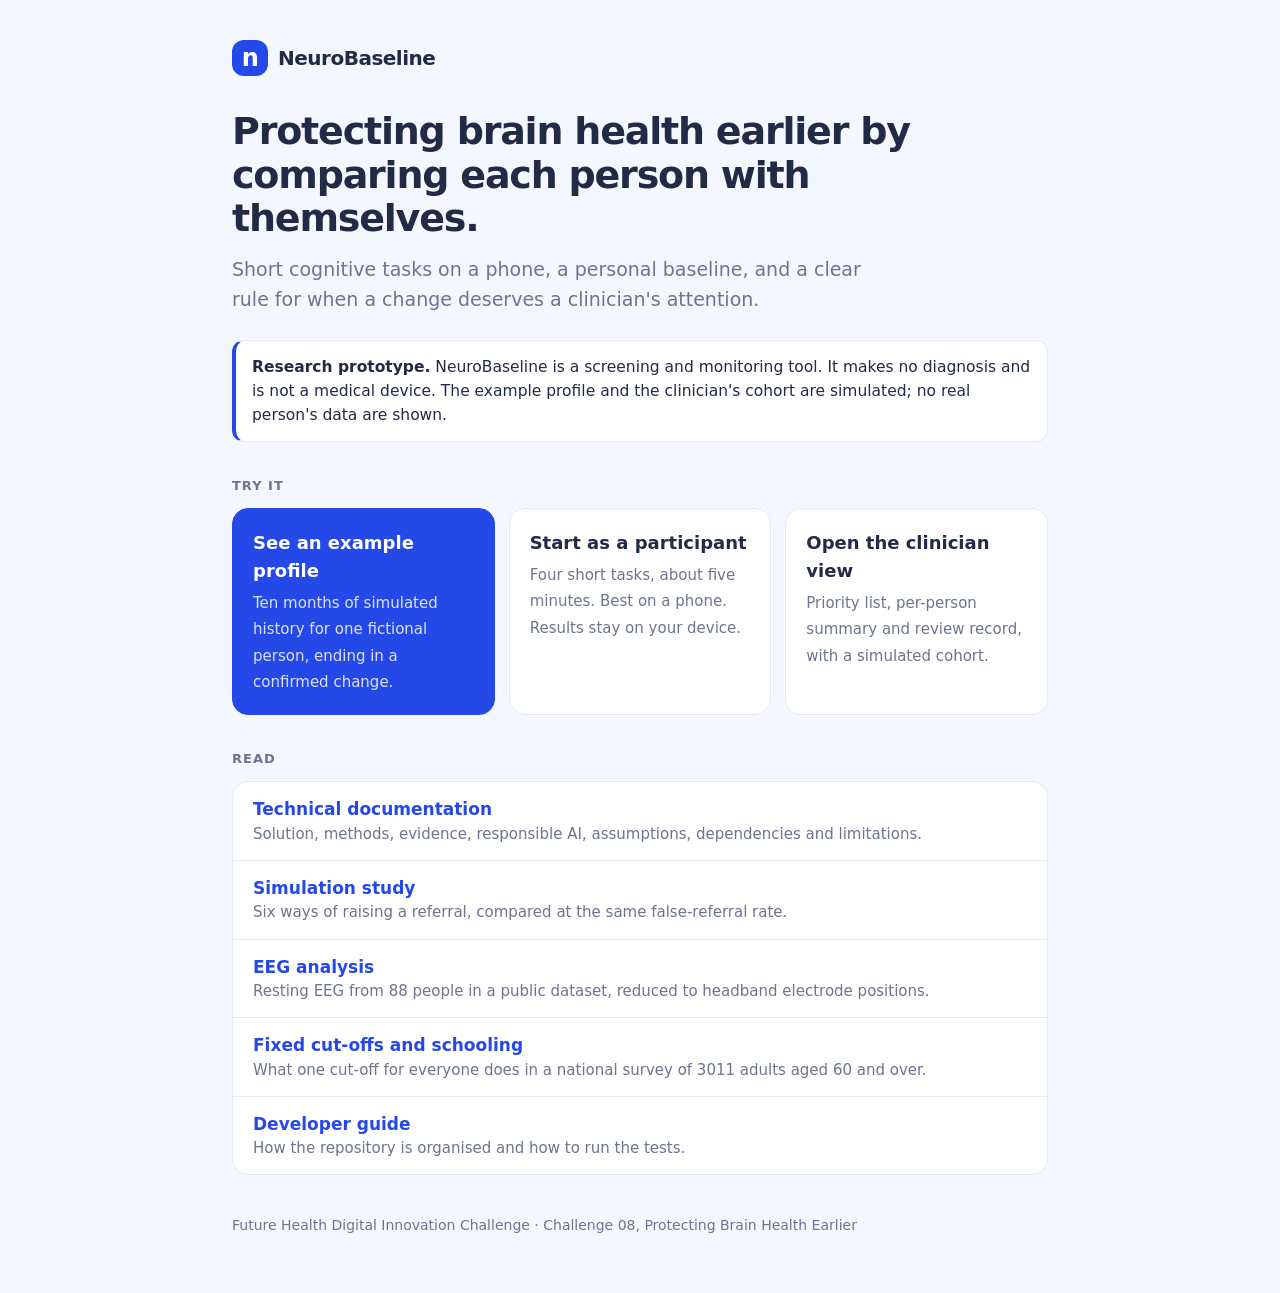
==== index.html @ 8225e775 "NeuroBaseline prototype" ====
<!doctype html>
<html lang="en">
<head>
<meta charset="utf-8">
<meta name="viewport" content="width=device-width, initial-scale=1">
<meta name="theme-color" content="#f5f7ff">
<meta name="robots" content="noindex">
<title>NeuroBaseline</title>
<style>
:root{--ink:#222b45;--mut:#6c7490;--line:#e5e9f6;--bg:#f5f7ff;--brand:#2449e8}
*{box-sizing:border-box}
html,body{margin:0}
body{font:17px/1.55 system-ui,-apple-system,"Segoe UI",Roboto,sans-serif;color:var(--ink);background:var(--bg)}
main{max-width:860px;margin:0 auto;padding:40px 22px 56px}
.brand{display:flex;align-items:center;gap:10px;font-size:20px;font-weight:650;letter-spacing:-.5px}
.mark{display:inline-flex;align-items:center;justify-content:center;width:36px;height:36px;border-radius:12px;background:var(--brand);color:#fff;font-size:24px;line-height:1}
h1{font-size:38px;line-height:1.15;letter-spacing:-1.2px;font-weight:600;margin:34px 0 14px;max-width:680px}
.lead{font-size:19px;color:var(--mut);max-width:640px;margin:0 0 26px}
.note{background:#fff;border:1px solid var(--line);border-left:4px solid var(--brand);border-radius:12px;padding:14px 16px;margin:0 0 30px;font-size:15.5px}
h2{font-size:13px;font-weight:600;letter-spacing:1px;text-transform:uppercase;color:var(--mut);margin:34px 0 12px}
.grid{display:grid;grid-template-columns:repeat(auto-fit,minmax(250px,1fr));gap:14px}
a.card{display:block;background:#fff;border:1px solid var(--line);border-radius:16px;padding:20px;color:inherit;text-decoration:none;transition:border-color .16s}
a.card:hover,a.card:focus-visible{border-color:var(--brand)}
a.card b{display:block;font-size:18px;margin-bottom:4px}
a.card span{color:var(--mut);font-size:15px}
a.card.primary{background:var(--brand);border-color:var(--brand);color:#fff}
a.card.primary span{color:#dbe2ff}
ul.docs{list-style:none;margin:0;padding:0;background:#fff;border:1px solid var(--line);border-radius:16px}
ul.docs li{padding:14px 20px;border-top:1px solid var(--line)}
ul.docs li:first-child{border-top:0}
ul.docs a{color:var(--brand);font-weight:600;text-decoration:none}
ul.docs a:hover{text-decoration:underline}
ul.docs span{display:block;color:var(--mut);font-size:15px}
footer{margin-top:40px;color:var(--mut);font-size:14px}
:focus-visible{outline:3px solid #5777f3;outline-offset:2px}
@media (max-width:560px){h1{font-size:30px}main{padding-top:28px}}
@media (prefers-reduced-motion:reduce){a.card{transition:none}}
</style>
</head>
<body>
<main>
  <div class="brand"><span class="mark" aria-hidden="true">n</span>NeuroBaseline</div>
  <h1>Protecting brain health earlier by comparing each person with themselves.</h1>
  <p class="lead">Short cognitive tasks on a phone, a personal baseline, and a clear rule for when a change deserves a clinician's attention.</p>
  <p class="note"><b>Research prototype.</b> NeuroBaseline is a screening and monitoring tool. It makes no diagnosis and is not a medical device. The example profile and the clinician's cohort are simulated; no real person's data are shown.</p>

  <h2>Try it</h2>
  <div class="grid">
    <a class="card primary" href="app/index.html?demo=1"><b>See an example profile</b><span>Ten months of simulated history for one fictional person, ending in a confirmed change.</span></a>
    <a class="card" href="app/index.html"><b>Start as a participant</b><span>Four short tasks, about five minutes. Best on a phone. Results stay on your device.</span></a>
    <a class="card" href="app/clinician.html"><b>Open the clinician view</b><span>Priority list, per-person summary and review record, with a simulated cohort.</span></a>
  </div>

  <h2>Read</h2>
  <ul class="docs">
    <li><a data-doc href="docs/TECHNICAL_DOCUMENTATION.md">Technical documentation</a><span>Solution, methods, evidence, responsible AI, assumptions, dependencies and limitations.</span></li>
    <li><a data-doc href="sim/REPORT.md">Simulation study</a><span>Six ways of raising a referral, compared at the same false-referral rate.</span></li>
    <li><a data-doc href="eeg/REPORT.md">EEG analysis</a><span>Resting EEG from 88 people in a public dataset, reduced to headband electrode positions.</span></li>
    <li><a data-doc href="nhanes/REPORT.md">Fixed cut-offs and schooling</a><span>What one cut-off for everyone does in a national survey of 3011 adults aged 60 and over.</span></li>
    <li><a data-doc href="README.md">Developer guide</a><span>How the repository is organised and how to run the tests.</span></li>
  </ul>

  <footer>Future Health Digital Innovation Challenge · Challenge 08, Protecting Brain Health Earlier</footer>
</main>
<script>
// On GitHub Pages, point the documents at the repository so that tables and diagrams are rendered.
(function () {
  var m = /^([^.]+)[.]github[.]io$/.exec(location.hostname), repo = location.pathname.split('/')[1];
  if (!m || !repo) return;
  var base = 'https://github.com/' + m[1] + '/' + repo + '/blob/main/';
  document.querySelectorAll('a[data-doc]').forEach(function (a) { a.href = base + a.getAttribute('href'); });
})();
</script>
</body>
</html>
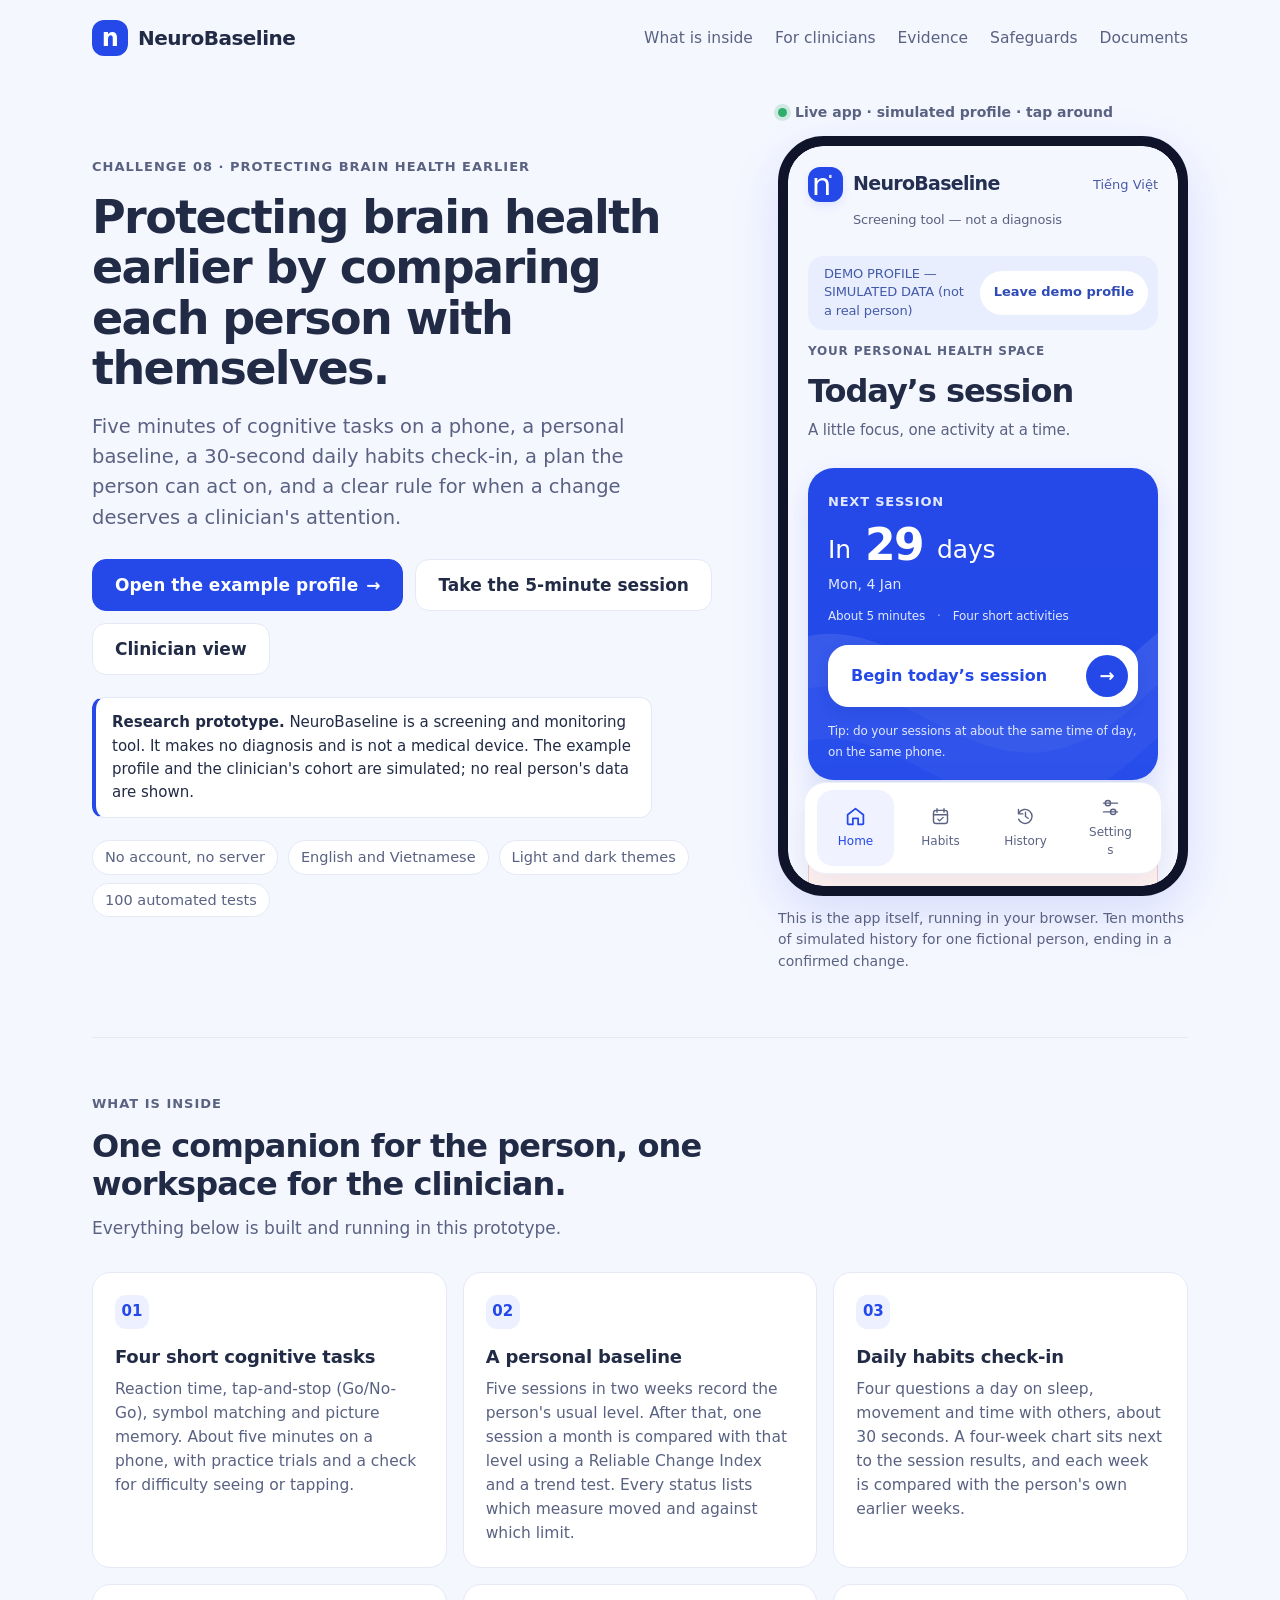
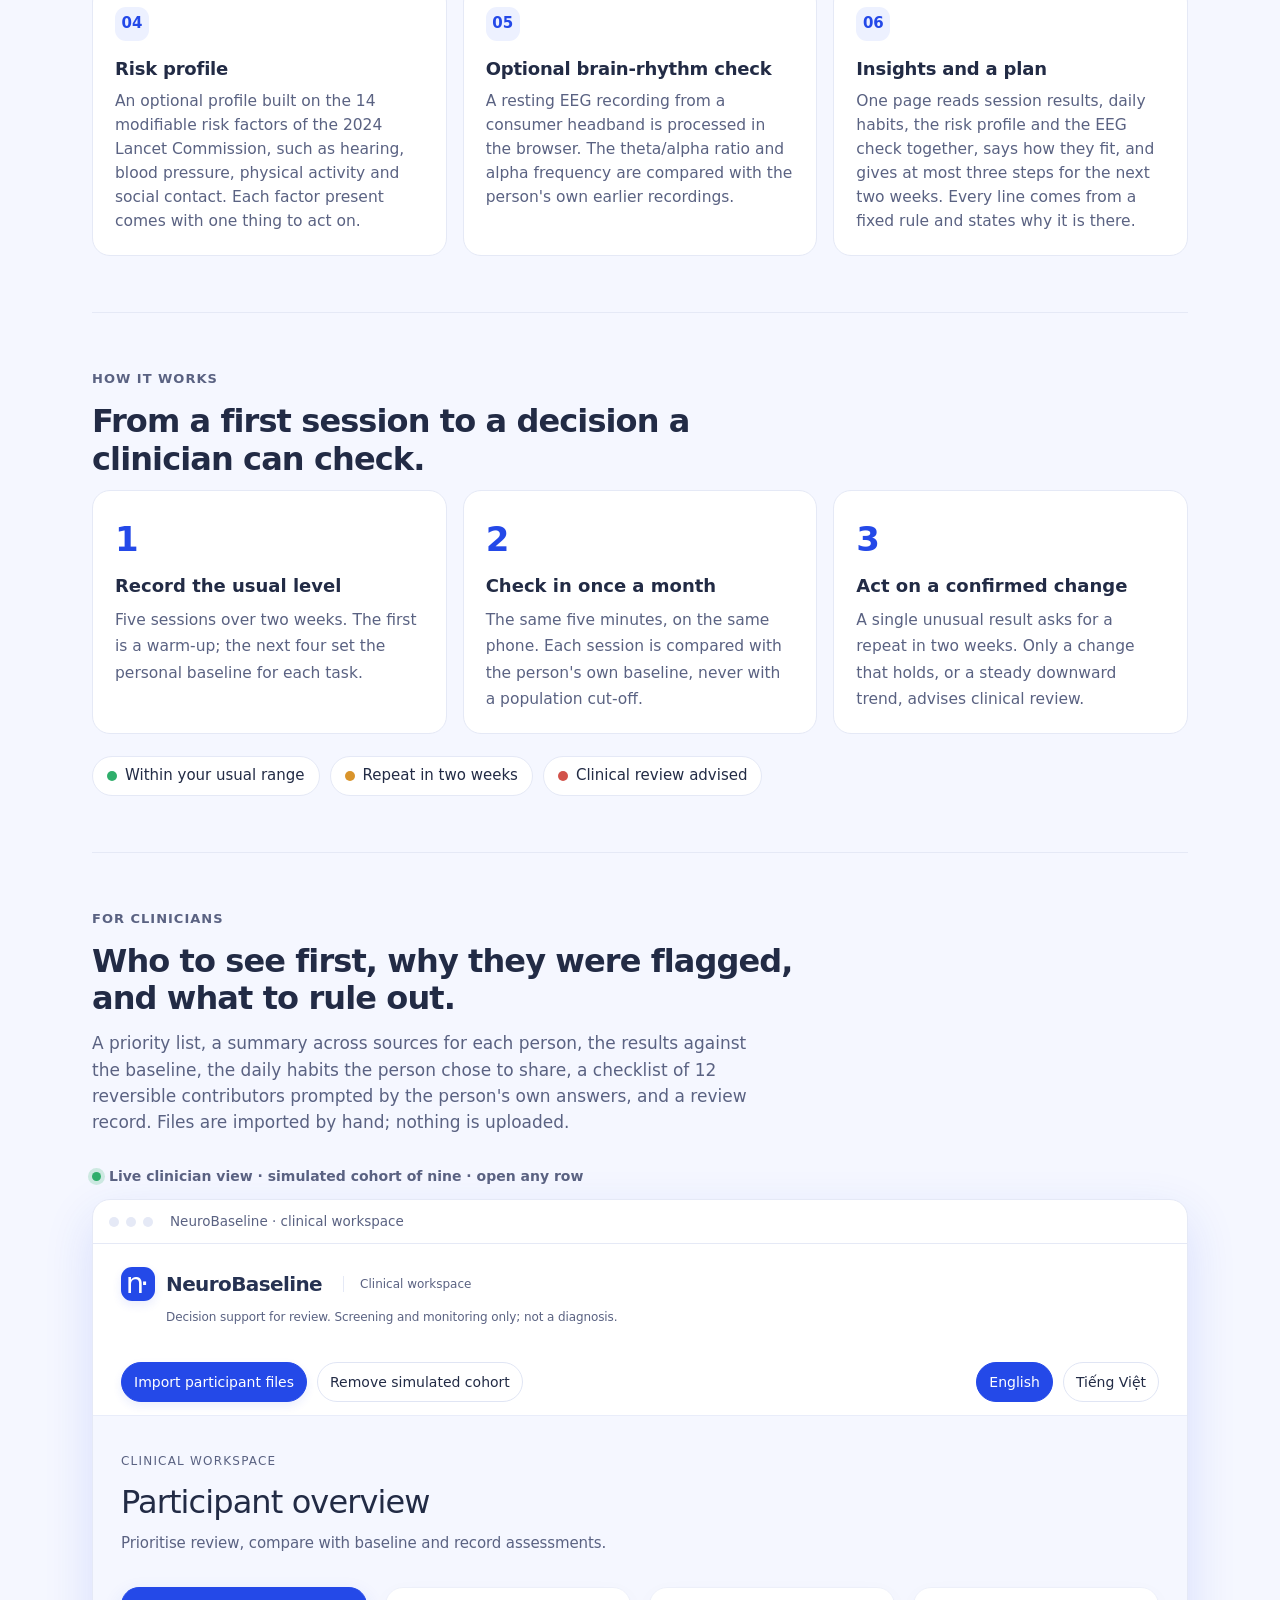
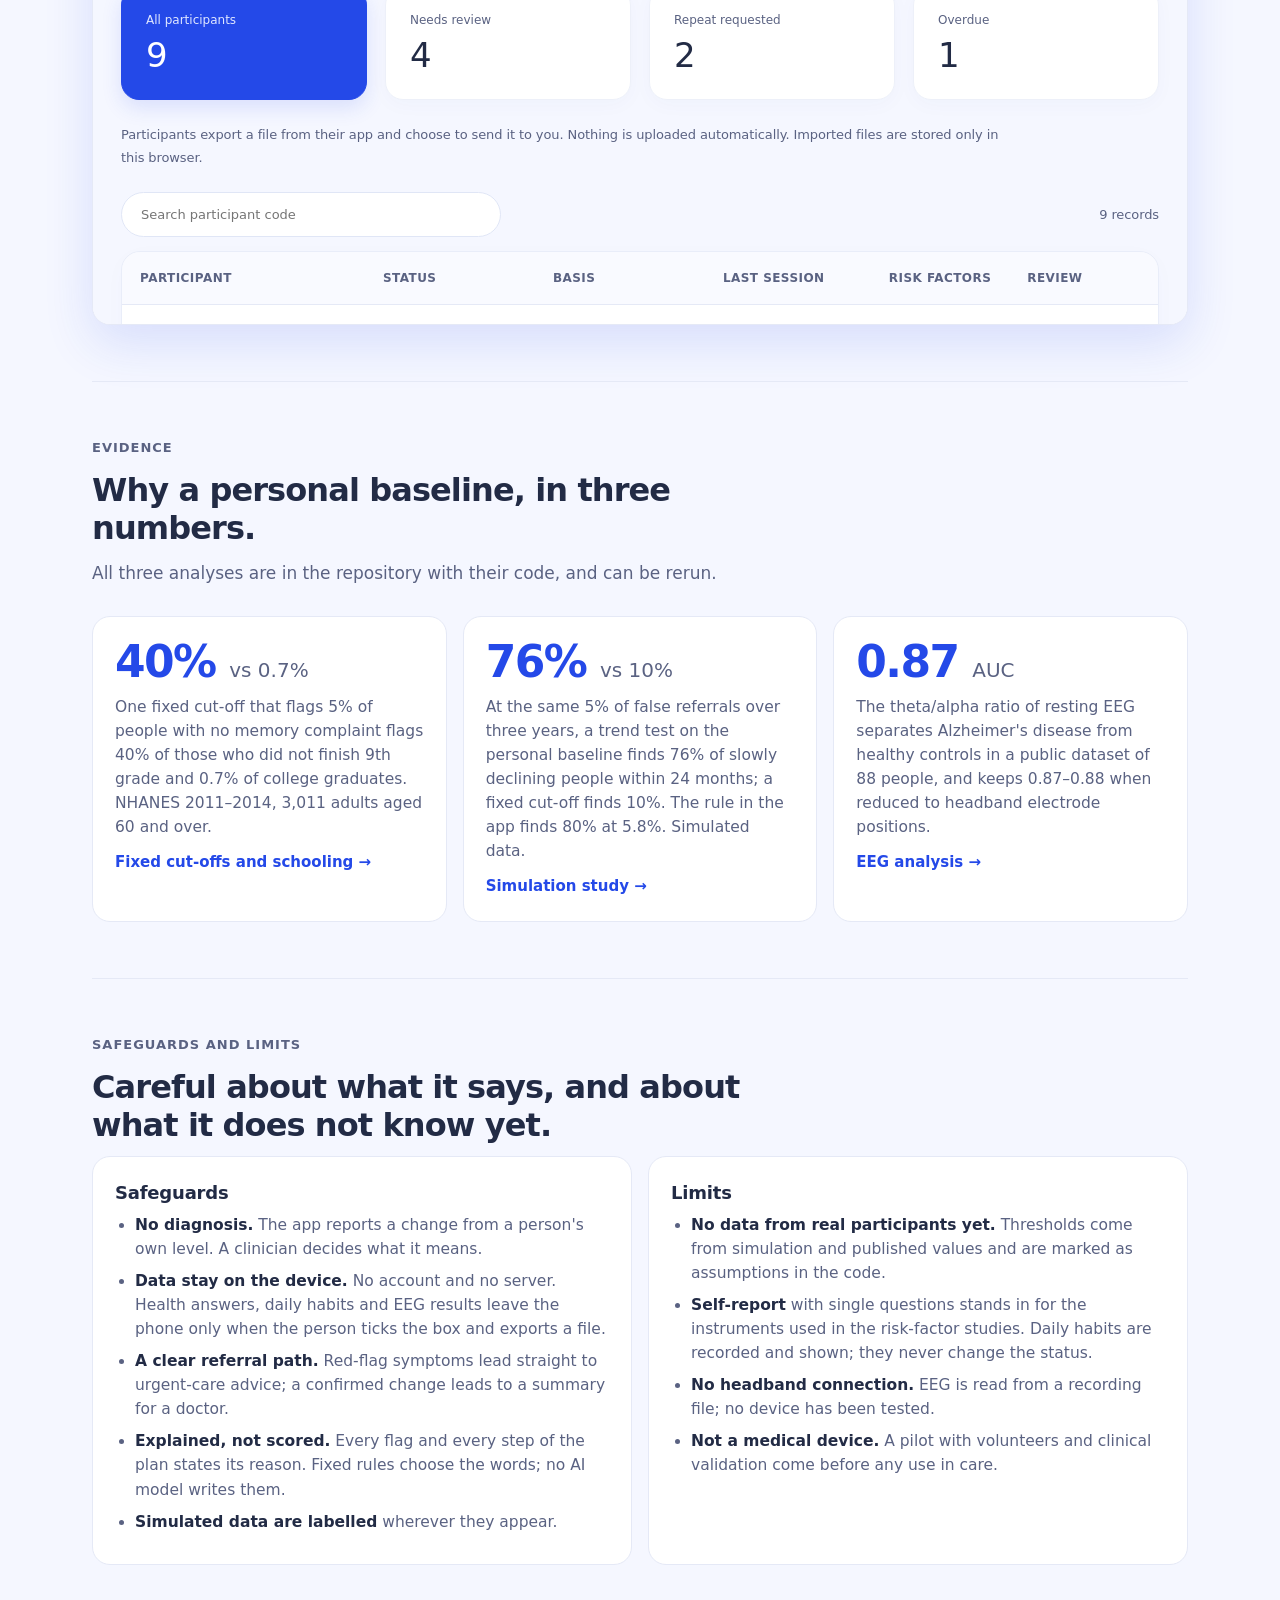
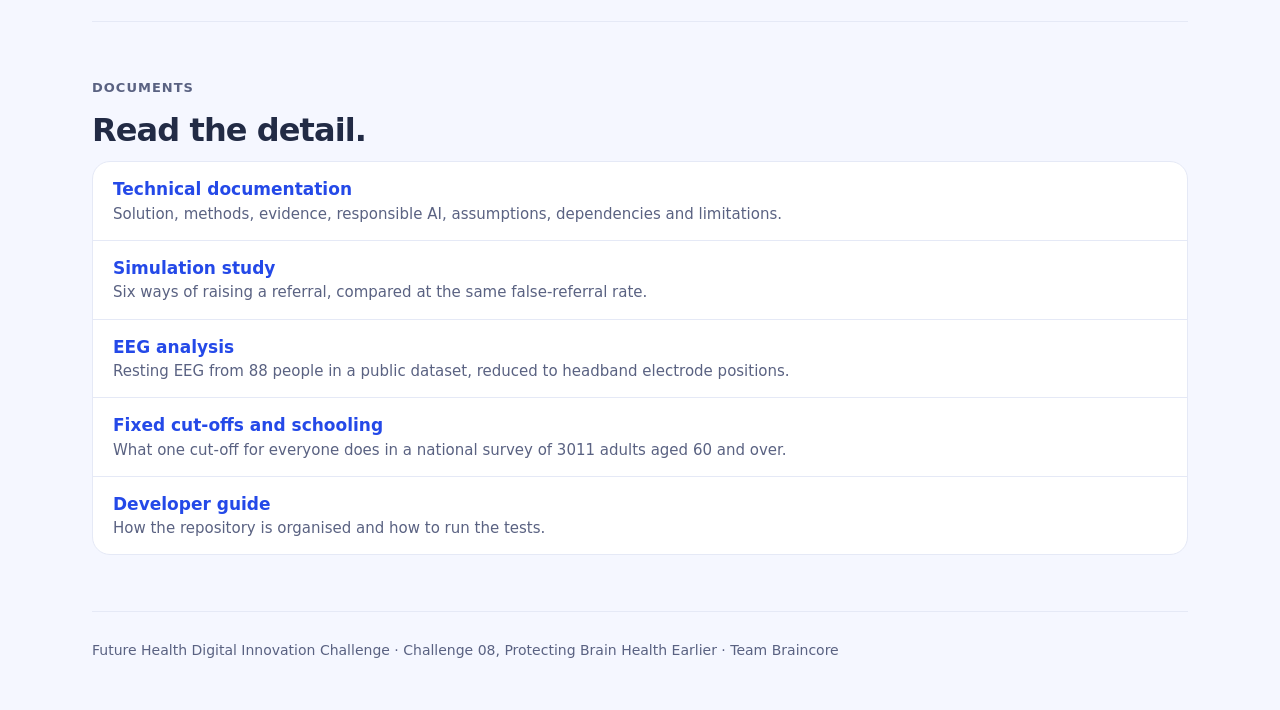
==== commit a8fa2f1a: "Daily habits check-in, insights and plan, new landing page; technical documentation 1.7" ====
--- a/index.html
+++ b/index.html
@@ -3,55 +3,281 @@
 <head>
 <meta charset="utf-8">
 <meta name="viewport" content="width=device-width, initial-scale=1">
-<meta name="theme-color" content="#f5f7ff">
+<meta name="theme-color" media="(prefers-color-scheme: light)" content="#f5f7ff">
+<meta name="theme-color" media="(prefers-color-scheme: dark)" content="#000000">
 <meta name="robots" content="noindex">
+<meta name="description" content="NeuroBaseline: five-minute cognitive sessions on a phone, a personal baseline, a 30-second daily habits check-in, a risk profile, an optional EEG check and a clinician workspace. Research prototype; makes no diagnosis.">
 <title>NeuroBaseline</title>
 <style>
-:root{--ink:#222b45;--mut:#6c7490;--line:#e5e9f6;--bg:#f5f7ff;--brand:#2449e8}
+:root{--ink:#222b45;--mut:#5a6282;--line:#e5e9f6;--bg:#f5f7ff;--card:#fff;--brand:#2449e8;--brand-ink:#2449e8;--soft:#edf1ff;--red:#ba4039;--red-soft:#fdf1f0;--green:#23804f;--yellow:#a66312;--frame:#10142a;--shadow:0 18px 50px #2449e824}
+@media (prefers-color-scheme:dark){:root{--ink:#fff;--mut:#dcdce1;--line:#2c2c2e;--bg:#000;--card:#1c1c1e;--brand-ink:#9db0ff;--soft:#1c2550;--red:#ff8f87;--red-soft:#2a1715;--green:#6fd39b;--yellow:#f0b660;--frame:#3a3a3c;--shadow:none}}
 *{box-sizing:border-box}
+html{scroll-behavior:smooth}
 html,body{margin:0}
 body{font:17px/1.55 system-ui,-apple-system,"Segoe UI",Roboto,sans-serif;color:var(--ink);background:var(--bg)}
-main{max-width:860px;margin:0 auto;padding:40px 22px 56px}
-.brand{display:flex;align-items:center;gap:10px;font-size:20px;font-weight:650;letter-spacing:-.5px}
+a{color:var(--brand-ink);text-underline-offset:4px}
+:focus-visible{outline:3px solid #5777f3;outline-offset:2px;border-radius:6px}
+.wrap{max-width:1140px;margin:0 auto;padding:0 22px}
+
+/* header */
+.site{display:flex;align-items:center;gap:18px;padding:20px 0}
+.brand{display:flex;align-items:center;gap:10px;font-size:20px;font-weight:650;letter-spacing:-.5px;color:var(--ink);text-decoration:none}
 .mark{display:inline-flex;align-items:center;justify-content:center;width:36px;height:36px;border-radius:12px;background:var(--brand);color:#fff;font-size:24px;line-height:1}
-h1{font-size:38px;line-height:1.15;letter-spacing:-1.2px;font-weight:600;margin:34px 0 14px;max-width:680px}
-.lead{font-size:19px;color:var(--mut);max-width:640px;margin:0 0 26px}
-.note{background:#fff;border:1px solid var(--line);border-left:4px solid var(--brand);border-radius:12px;padding:14px 16px;margin:0 0 30px;font-size:15.5px}
-h2{font-size:13px;font-weight:600;letter-spacing:1px;text-transform:uppercase;color:var(--mut);margin:34px 0 12px}
-.grid{display:grid;grid-template-columns:repeat(auto-fit,minmax(250px,1fr));gap:14px}
-a.card{display:block;background:#fff;border:1px solid var(--line);border-radius:16px;padding:20px;color:inherit;text-decoration:none;transition:border-color .16s}
-a.card:hover,a.card:focus-visible{border-color:var(--brand)}
-a.card b{display:block;font-size:18px;margin-bottom:4px}
-a.card span{color:var(--mut);font-size:15px}
-a.card.primary{background:var(--brand);border-color:var(--brand);color:#fff}
-a.card.primary span{color:#dbe2ff}
-ul.docs{list-style:none;margin:0;padding:0;background:#fff;border:1px solid var(--line);border-radius:16px}
+.site nav{display:flex;gap:22px;margin-left:auto;font-size:15.5px}
+.site nav a{color:var(--mut);text-decoration:none}
+.site nav a:hover{color:var(--ink)}
+
+/* hero */
+.hero{display:grid;grid-template-columns:minmax(0,1fr) 410px;gap:56px;align-items:center;padding:26px 0 64px}
+.eyebrow{font-size:13px;font-weight:600;letter-spacing:1px;text-transform:uppercase;color:var(--mut);margin:0 0 14px}
+h1{font-size:46px;line-height:1.1;letter-spacing:-1.6px;font-weight:600;margin:0 0 18px}
+.lead{font-size:19.5px;color:var(--mut);max-width:560px;margin:0 0 26px}
+.cta{display:flex;flex-wrap:wrap;gap:12px;margin:0 0 22px}
+.btn{display:inline-flex;align-items:center;gap:8px;min-height:52px;padding:12px 22px;border-radius:14px;border:1.5px solid var(--line);background:var(--card);color:var(--ink);font-weight:600;text-decoration:none;transition:border-color .16s}
+.btn:hover{border-color:var(--brand)}
+.btn.primary{background:var(--brand);border-color:var(--brand);color:#fff}
+.note{background:var(--card);border:1px solid var(--line);border-left:4px solid var(--brand);border-radius:12px;padding:13px 16px;font-size:15px;max-width:560px;margin:0}
+.facts{display:flex;flex-wrap:wrap;gap:8px 10px;list-style:none;margin:22px 0 0;padding:0;font-size:14.5px;color:var(--mut)}
+.facts li{border:1px solid var(--line);border-radius:99px;padding:5px 12px;background:var(--card)}
+
+/* live frames */
+.live-tag{display:flex;align-items:center;gap:8px;font-size:14px;font-weight:600;color:var(--mut);margin:0 0 12px}
+.live-tag i{width:9px;height:9px;border-radius:50%;background:#2fae6b;box-shadow:0 0 0 4px #2fae6b33}
+.phone{border:10px solid var(--frame);border-radius:46px;background:var(--frame);box-shadow:var(--shadow);overflow:hidden}
+.phone iframe{display:block;width:100%;height:740px;border:0;border-radius:36px;background:var(--bg)}
+.browser{border:1px solid var(--line);border-radius:18px;background:var(--card);box-shadow:var(--shadow);overflow:hidden}
+.browser .bar{display:flex;align-items:center;gap:7px;padding:11px 16px;border-bottom:1px solid var(--line);font-size:13.5px;color:var(--mut)}
+.browser .bar i{width:10px;height:10px;border-radius:50%;background:var(--line)}
+.browser .bar span{margin-left:10px}
+.browser iframe{display:block;width:100%;height:680px;border:0;background:var(--bg)}
+.cap{font-size:14px;color:var(--mut);margin:12px 0 0}
+
+/* static previews, shown where the live frames are not */
+.only-small{display:none}
+.shot{background:var(--card);border:1px solid var(--line);border-radius:20px;padding:20px}
+.shot .sim{display:inline-block;font-size:12px;font-weight:600;letter-spacing:.6px;text-transform:uppercase;color:var(--mut);border:1px solid var(--line);border-radius:99px;padding:3px 10px;margin:0 0 12px}
+.shot h3{display:flex;align-items:center;gap:10px;font-size:19px;margin:0 0 8px}
+.shot h3 b{display:inline-flex;align-items:center;justify-content:center;flex:none;width:28px;height:28px;border-radius:50%;border:2px solid var(--red);color:var(--red);font-size:16px}
+.shot p{margin:0 0 10px;font-size:15.5px}
+.shot ul{margin:0 0 12px;padding-left:20px;font-size:15px}
+.shot svg{display:block;width:100%;height:auto}
+.rows{list-style:none;margin:12px 0 0;padding:0;font-size:15px}
+.rows li{display:flex;justify-content:space-between;gap:12px;padding:10px 0;border-top:1px solid var(--line)}
+.rows li span{color:var(--mut);text-align:right}
+.nums{display:grid;grid-template-columns:repeat(4,1fr);gap:8px;text-align:center;font-size:12.5px;color:var(--mut)}
+.nums b{display:block;font-size:24px;color:var(--ink)}
+
+/* sections */
+section{padding:56px 0;border-top:1px solid var(--line)}
+h2{font-size:32px;line-height:1.18;letter-spacing:-.9px;font-weight:600;margin:0 0 12px;max-width:720px}
+.sub{color:var(--mut);max-width:680px;margin:0 0 30px}
+.grid{display:grid;grid-template-columns:repeat(3,1fr);gap:16px}
+.card{background:var(--card);border:1px solid var(--line);border-radius:18px;padding:22px}
+.card h3{font-size:18px;margin:0 0 6px;letter-spacing:-.2px}
+.card p{margin:0;color:var(--mut);font-size:15.5px}
+.card .n{display:inline-flex;align-items:center;justify-content:center;width:34px;height:34px;border-radius:11px;background:var(--soft);color:var(--brand-ink);font-weight:650;font-size:15px;margin:0 0 14px}
+.steps{counter-reset:s;display:grid;grid-template-columns:repeat(3,1fr);gap:16px;list-style:none;margin:0;padding:0}
+.steps li{counter-increment:s;background:var(--card);border:1px solid var(--line);border-radius:18px;padding:22px}
+.steps li::before{content:counter(s);display:block;font-size:34px;font-weight:600;letter-spacing:-1px;color:var(--brand-ink);margin:0 0 6px}
+.steps b{display:block;font-size:18px;margin:0 0 6px}
+.steps span{color:var(--mut);font-size:15.5px}
+.status{display:flex;flex-wrap:wrap;gap:10px;margin:22px 0 0;padding:0;list-style:none;font-size:15px}
+.status li{display:flex;align-items:center;gap:8px;background:var(--card);border:1px solid var(--line);border-radius:99px;padding:7px 14px}
+.status i{width:10px;height:10px;border-radius:50%}
+.stat b{display:block;font-size:44px;line-height:1.05;letter-spacing:-1.6px;font-weight:600;color:var(--brand-ink);margin:0 0 10px}
+.stat b small{font-size:20px;letter-spacing:0;color:var(--mut);font-weight:500}
+.stat a{display:inline-block;margin-top:12px;font-size:15px;font-weight:600;text-decoration:none}
+.stat a:hover{text-decoration:underline}
+.two{display:grid;grid-template-columns:1fr 1fr;gap:16px}
+.list{margin:0;padding-left:20px;color:var(--mut);font-size:15.5px}
+.list li{margin:0 0 8px}
+.list b{color:var(--ink)}
+ul.docs{list-style:none;margin:0;padding:0;background:var(--card);border:1px solid var(--line);border-radius:18px}
 ul.docs li{padding:14px 20px;border-top:1px solid var(--line)}
 ul.docs li:first-child{border-top:0}
-ul.docs a{color:var(--brand);font-weight:600;text-decoration:none}
+ul.docs a{font-weight:600;text-decoration:none}
 ul.docs a:hover{text-decoration:underline}
 ul.docs span{display:block;color:var(--mut);font-size:15px}
-footer{margin-top:40px;color:var(--mut);font-size:14px}
-:focus-visible{outline:3px solid #5777f3;outline-offset:2px}
-@media (max-width:560px){h1{font-size:30px}main{padding-top:28px}}
-@media (prefers-reduced-motion:reduce){a.card{transition:none}}
+footer{padding:28px 0 48px;border-top:1px solid var(--line);color:var(--mut);font-size:14px}
+
+@media (max-width:980px){
+  .hero{grid-template-columns:1fr;gap:34px;padding-bottom:48px}
+  .only-wide{display:none}
+  .only-small{display:block}
+  .grid,.steps{grid-template-columns:1fr 1fr}
+  h1{font-size:38px}
+}
+@media (max-width:640px){
+  .wrap{padding:0 18px}
+  .site nav{display:none}
+  h1{font-size:31px;letter-spacing:-1px}
+  h2{font-size:25px}
+  .lead{font-size:18px}
+  .grid,.steps,.two{grid-template-columns:1fr}
+  .btn{width:100%;justify-content:center}
+  section{padding:42px 0}
+}
+@media (prefers-reduced-motion:reduce){html{scroll-behavior:auto}.btn{transition:none}}
 </style>
 </head>
 <body>
+<div class="wrap">
+
+<header class="site">
+  <a class="brand" href="./"><span class="mark" aria-hidden="true">n</span>NeuroBaseline</a>
+  <nav aria-label="Sections">
+    <a href="#inside">What is inside</a>
+    <a href="#clinician">For clinicians</a>
+    <a href="#evidence">Evidence</a>
+    <a href="#safeguards">Safeguards</a>
+    <a href="#read">Documents</a>
+  </nav>
+</header>
+
 <main>
-  <div class="brand"><span class="mark" aria-hidden="true">n</span>NeuroBaseline</div>
-  <h1>Protecting brain health earlier by comparing each person with themselves.</h1>
-  <p class="lead">Short cognitive tasks on a phone, a personal baseline, and a clear rule for when a change deserves a clinician's attention.</p>
-  <p class="note"><b>Research prototype.</b> NeuroBaseline is a screening and monitoring tool. It makes no diagnosis and is not a medical device. The example profile and the clinician's cohort are simulated; no real person's data are shown.</p>
-
-  <h2>Try it</h2>
+<div class="hero">
+  <div>
+    <p class="eyebrow">Challenge 08 · Protecting Brain Health Earlier</p>
+    <h1>Protecting brain health earlier by comparing each person with themselves.</h1>
+    <p class="lead">Five minutes of cognitive tasks on a phone, a personal baseline, a 30-second daily habits check-in, a plan the person can act on, and a clear rule for when a change deserves a clinician's attention.</p>
+    <div class="cta">
+      <a class="btn primary" href="app/index.html?demo=1">Open the example profile <span aria-hidden="true">→</span></a>
+      <a class="btn" href="app/index.html">Take the 5-minute session</a>
+      <a class="btn" href="app/clinician.html?demo=1">Clinician view</a>
+    </div>
+    <p class="note"><b>Research prototype.</b> NeuroBaseline is a screening and monitoring tool. It makes no diagnosis and is not a medical device. The example profile and the clinician's cohort are simulated; no real person's data are shown.</p>
+    <ul class="facts" aria-label="At a glance">
+      <li>No account, no server</li>
+      <li>English and Vietnamese</li>
+      <li>Light and dark themes</li>
+      <li>100 automated tests</li>
+    </ul>
+  </div>
+
+  <div class="only-wide">
+    <p class="live-tag"><i aria-hidden="true"></i>Live app · simulated profile · tap around</p>
+    <div class="phone">
+      <iframe data-src="app/index.html?demo=1" title="NeuroBaseline participant app showing a simulated example profile"></iframe>
+    </div>
+    <p class="cap">This is the app itself, running in your browser. Ten months of simulated history for one fictional person, ending in a confirmed change.</p>
+  </div>
+
+  <div class="only-small shot">
+    <span class="sim">Example profile · simulated</span>
+    <h3><b aria-hidden="true">!</b>Clinical review advised</h3>
+    <p>A change from your usual level was confirmed. This is not a diagnosis. Please share your summary with a doctor, who decides what to do next.</p>
+    <ul>
+      <li>Reaction time: 404 ms (your usual level 350 ms, limit 385 ms)</li>
+      <li>Symbol matching: 37 (your usual level 46.5, limit 40.8)</li>
+      <li>Still outside your usual range on the repeat session.</li>
+      <li>In the week before, about 5.1 hours of sleep a night: 1.4 hours less than this person's usual.</li>
+    </ul>
+    <svg viewBox="0 0 320 120" role="img" aria-label="Reaction time over ten months: thirteen sessions inside the person's usual range, then two sessions above it.">
+      <rect x="0" y="39.2" width="320" height="58.3" rx="6" fill="#2449e8" opacity=".12"/>
+      <line x1="0" y1="68.3" x2="320" y2="68.3" stroke="#2449e8" stroke-width="1" stroke-dasharray="4 4" opacity=".7"/>
+      <polyline fill="none" stroke="currentColor" stroke-width="1.6" opacity=".55" points="10,50 31.4,63.3 52.8,70.8 74.2,66.7 95.6,72.5 117,70 138.4,62.5 159.8,73.3 181.2,65.8 202.6,59.2 224,69.2 245.4,61.7 266.8,55 288.2,18.3 309.6,23.3"/>
+      <g fill="#2449e8"><circle cx="10" cy="50" r="3.2"/><circle cx="31.4" cy="63.3" r="3.2"/><circle cx="52.8" cy="70.8" r="3.2"/><circle cx="74.2" cy="66.7" r="3.2"/><circle cx="95.6" cy="72.5" r="3.2"/><circle cx="117" cy="70" r="3.2"/><circle cx="138.4" cy="62.5" r="3.2"/><circle cx="159.8" cy="73.3" r="3.2"/><circle cx="181.2" cy="65.8" r="3.2"/><circle cx="202.6" cy="59.2" r="3.2"/><circle cx="224" cy="69.2" r="3.2"/><circle cx="245.4" cy="61.7" r="3.2"/><circle cx="266.8" cy="55" r="3.2"/></g>
+      <g fill="#d2524a"><circle cx="288.2" cy="18.3" r="4.2"/><circle cx="309.6" cy="23.3" r="4.2"/></g>
+    </svg>
+    <p class="cap">Reaction time, 15 sessions. The band is this person's own usual range.</p>
+  </div>
+</div>
+
+<section id="inside">
+  <p class="eyebrow">What is inside</p>
+  <h2>One companion for the person, one workspace for the clinician.</h2>
+  <p class="sub">Everything below is built and running in this prototype.</p>
   <div class="grid">
-    <a class="card primary" href="app/index.html?demo=1"><b>See an example profile</b><span>Ten months of simulated history for one fictional person, ending in a confirmed change.</span></a>
-    <a class="card" href="app/index.html"><b>Start as a participant</b><span>Four short tasks, about five minutes. Best on a phone. Results stay on your device.</span></a>
-    <a class="card" href="app/clinician.html"><b>Open the clinician view</b><span>Priority list, per-person summary and review record, with a simulated cohort.</span></a>
-  </div>
-
-  <h2>Read</h2>
+    <div class="card"><span class="n">01</span><h3>Four short cognitive tasks</h3><p>Reaction time, tap-and-stop (Go/No-Go), symbol matching and picture memory. About five minutes on a phone, with practice trials and a check for difficulty seeing or tapping.</p></div>
+    <div class="card"><span class="n">02</span><h3>A personal baseline</h3><p>Five sessions in two weeks record the person's usual level. After that, one session a month is compared with that level using a Reliable Change Index and a trend test. Every status lists which measure moved and against which limit.</p></div>
+    <div class="card"><span class="n">03</span><h3>Daily habits check-in</h3><p>Four questions a day on sleep, movement and time with others, about 30 seconds. A four-week chart sits next to the session results, and each week is compared with the person's own earlier weeks.</p></div>
+    <div class="card"><span class="n">04</span><h3>Risk profile</h3><p>An optional profile built on the 14 modifiable risk factors of the 2024 Lancet Commission, such as hearing, blood pressure, physical activity and social contact. Each factor present comes with one thing to act on.</p></div>
+    <div class="card"><span class="n">05</span><h3>Optional brain-rhythm check</h3><p>A resting EEG recording from a consumer headband is processed in the browser. The theta/alpha ratio and alpha frequency are compared with the person's own earlier recordings.</p></div>
+    <div class="card"><span class="n">06</span><h3>Insights and a plan</h3><p>One page reads session results, daily habits, the risk profile and the EEG check together, says how they fit, and gives at most three steps for the next two weeks. Every line comes from a fixed rule and states why it is there.</p></div>
+  </div>
+</section>
+
+<section id="how">
+  <p class="eyebrow">How it works</p>
+  <h2>From a first session to a decision a clinician can check.</h2>
+  <ol class="steps">
+    <li><b>Record the usual level</b><span>Five sessions over two weeks. The first is a warm-up; the next four set the personal baseline for each task.</span></li>
+    <li><b>Check in once a month</b><span>The same five minutes, on the same phone. Each session is compared with the person's own baseline, never with a population cut-off.</span></li>
+    <li><b>Act on a confirmed change</b><span>A single unusual result asks for a repeat in two weeks. Only a change that holds, or a steady downward trend, advises clinical review.</span></li>
+  </ol>
+  <ul class="status" aria-label="The three statuses">
+    <li><i style="background:#2fae6b" aria-hidden="true"></i>Within your usual range</li>
+    <li><i style="background:#d9942b" aria-hidden="true"></i>Repeat in two weeks</li>
+    <li><i style="background:#d2524a" aria-hidden="true"></i>Clinical review advised</li>
+  </ul>
+</section>
+
+<section id="clinician">
+  <p class="eyebrow">For clinicians</p>
+  <h2>Who to see first, why they were flagged, and what to rule out.</h2>
+  <p class="sub">A priority list, a summary across sources for each person, the results against the baseline, the daily habits the person chose to share, a checklist of 12 reversible contributors prompted by the person's own answers, and a review record. Files are imported by hand; nothing is uploaded.</p>
+
+  <div class="only-wide">
+    <p class="live-tag"><i aria-hidden="true"></i>Live clinician view · simulated cohort of nine · open any row</p>
+    <div class="browser">
+      <div class="bar"><i aria-hidden="true"></i><i aria-hidden="true"></i><i aria-hidden="true"></i><span>NeuroBaseline · clinical workspace</span></div>
+      <iframe data-src="app/clinician.html?demo=1" title="NeuroBaseline clinician view showing a simulated cohort"></iframe>
+    </div>
+  </div>
+
+  <div class="only-small shot">
+    <span class="sim">Simulated cohort</span>
+    <div class="nums"><div><b>9</b>participants</div><div><b>4</b>need review</div><div><b>2</b>repeat requested</div><div><b>1</b>overdue</div></div>
+    <ul class="rows">
+      <li><b>DEMO-G13</b><span>Red-flag symptoms reported</span></li>
+      <li><b>DEMO-RASHID</b><span>Referral threshold reached: beyond the limit on two consecutive sessions</span></li>
+      <li><b>DEMO-A04</b><span>Referral threshold reached: downward trend</span></li>
+      <li><b>DEMO-B11</b><span>Repeat session requested</span></li>
+    </ul>
+    <p class="cap"><a href="app/clinician.html?demo=1">Open the clinician view</a></p>
+  </div>
+</section>
+
+<section id="evidence">
+  <p class="eyebrow">Evidence</p>
+  <h2>Why a personal baseline, in three numbers.</h2>
+  <p class="sub">All three analyses are in the repository with their code, and can be rerun.</p>
+  <div class="grid">
+    <div class="card stat"><b>40% <small>vs 0.7%</small></b><p>One fixed cut-off that flags 5% of people with no memory complaint flags 40% of those who did not finish 9th grade and 0.7% of college graduates. NHANES 2011–2014, 3,011 adults aged 60 and over.</p><a data-doc href="nhanes/REPORT.md">Fixed cut-offs and schooling →</a></div>
+    <div class="card stat"><b>76% <small>vs 10%</small></b><p>At the same 5% of false referrals over three years, a trend test on the personal baseline finds 76% of slowly declining people within 24 months; a fixed cut-off finds 10%. The rule in the app finds 80% at 5.8%. Simulated data.</p><a data-doc href="sim/REPORT.md">Simulation study →</a></div>
+    <div class="card stat"><b>0.87 <small>AUC</small></b><p>The theta/alpha ratio of resting EEG separates Alzheimer's disease from healthy controls in a public dataset of 88 people, and keeps 0.87–0.88 when reduced to headband electrode positions.</p><a data-doc href="eeg/REPORT.md">EEG analysis →</a></div>
+  </div>
+</section>
+
+<section id="safeguards">
+  <p class="eyebrow">Safeguards and limits</p>
+  <h2>Careful about what it says, and about what it does not know yet.</h2>
+  <div class="two">
+    <div class="card">
+      <h3>Safeguards</h3>
+      <ul class="list">
+        <li><b>No diagnosis.</b> The app reports a change from a person's own level. A clinician decides what it means.</li>
+        <li><b>Data stay on the device.</b> No account and no server. Health answers, daily habits and EEG results leave the phone only when the person ticks the box and exports a file.</li>
+        <li><b>A clear referral path.</b> Red-flag symptoms lead straight to urgent-care advice; a confirmed change leads to a summary for a doctor.</li>
+        <li><b>Explained, not scored.</b> Every flag and every step of the plan states its reason. Fixed rules choose the words; no AI model writes them.</li>
+        <li><b>Simulated data are labelled</b> wherever they appear.</li>
+      </ul>
+    </div>
+    <div class="card">
+      <h3>Limits</h3>
+      <ul class="list">
+        <li><b>No data from real participants yet.</b> Thresholds come from simulation and published values and are marked as assumptions in the code.</li>
+        <li><b>Self-report</b> with single questions stands in for the instruments used in the risk-factor studies. Daily habits are recorded and shown; they never change the status.</li>
+        <li><b>No headband connection.</b> EEG is read from a recording file; no device has been tested.</li>
+        <li><b>Not a medical device.</b> A pilot with volunteers and clinical validation come before any use in care.</li>
+      </ul>
+    </div>
+  </div>
+</section>
+
+<section id="read">
+  <p class="eyebrow">Documents</p>
+  <h2>Read the detail.</h2>
   <ul class="docs">
     <li><a data-doc href="docs/TECHNICAL_DOCUMENTATION.md">Technical documentation</a><span>Solution, methods, evidence, responsible AI, assumptions, dependencies and limitations.</span></li>
     <li><a data-doc href="sim/REPORT.md">Simulation study</a><span>Six ways of raising a referral, compared at the same false-referral rate.</span></li>
@@ -59,10 +285,22 @@
     <li><a data-doc href="nhanes/REPORT.md">Fixed cut-offs and schooling</a><span>What one cut-off for everyone does in a national survey of 3011 adults aged 60 and over.</span></li>
     <li><a data-doc href="README.md">Developer guide</a><span>How the repository is organised and how to run the tests.</span></li>
   </ul>
-
-  <footer>Future Health Digital Innovation Challenge · Challenge 08, Protecting Brain Health Earlier</footer>
+</section>
 </main>
+
+<footer>Future Health Digital Innovation Challenge · Challenge 08, Protecting Brain Health Earlier · Team Braincore</footer>
+</div>
 <script>
+// The live frames load on wide screens only; narrow screens show the static previews instead.
+(function () {
+  var wide = window.matchMedia('(min-width: 981px)');
+  function load() {
+    if (!wide.matches) return;
+    document.querySelectorAll('iframe[data-src]').forEach(function (f) { f.src = f.getAttribute('data-src'); f.removeAttribute('data-src'); });
+  }
+  load();
+  if (wide.addEventListener) wide.addEventListener('change', load);
+})();
 // On GitHub Pages, point the documents at the repository so that tables and diagrams are rendered.
 (function () {
   var m = /^([^.]+)[.]github[.]io$/.exec(location.hostname), repo = location.pathname.split('/')[1];
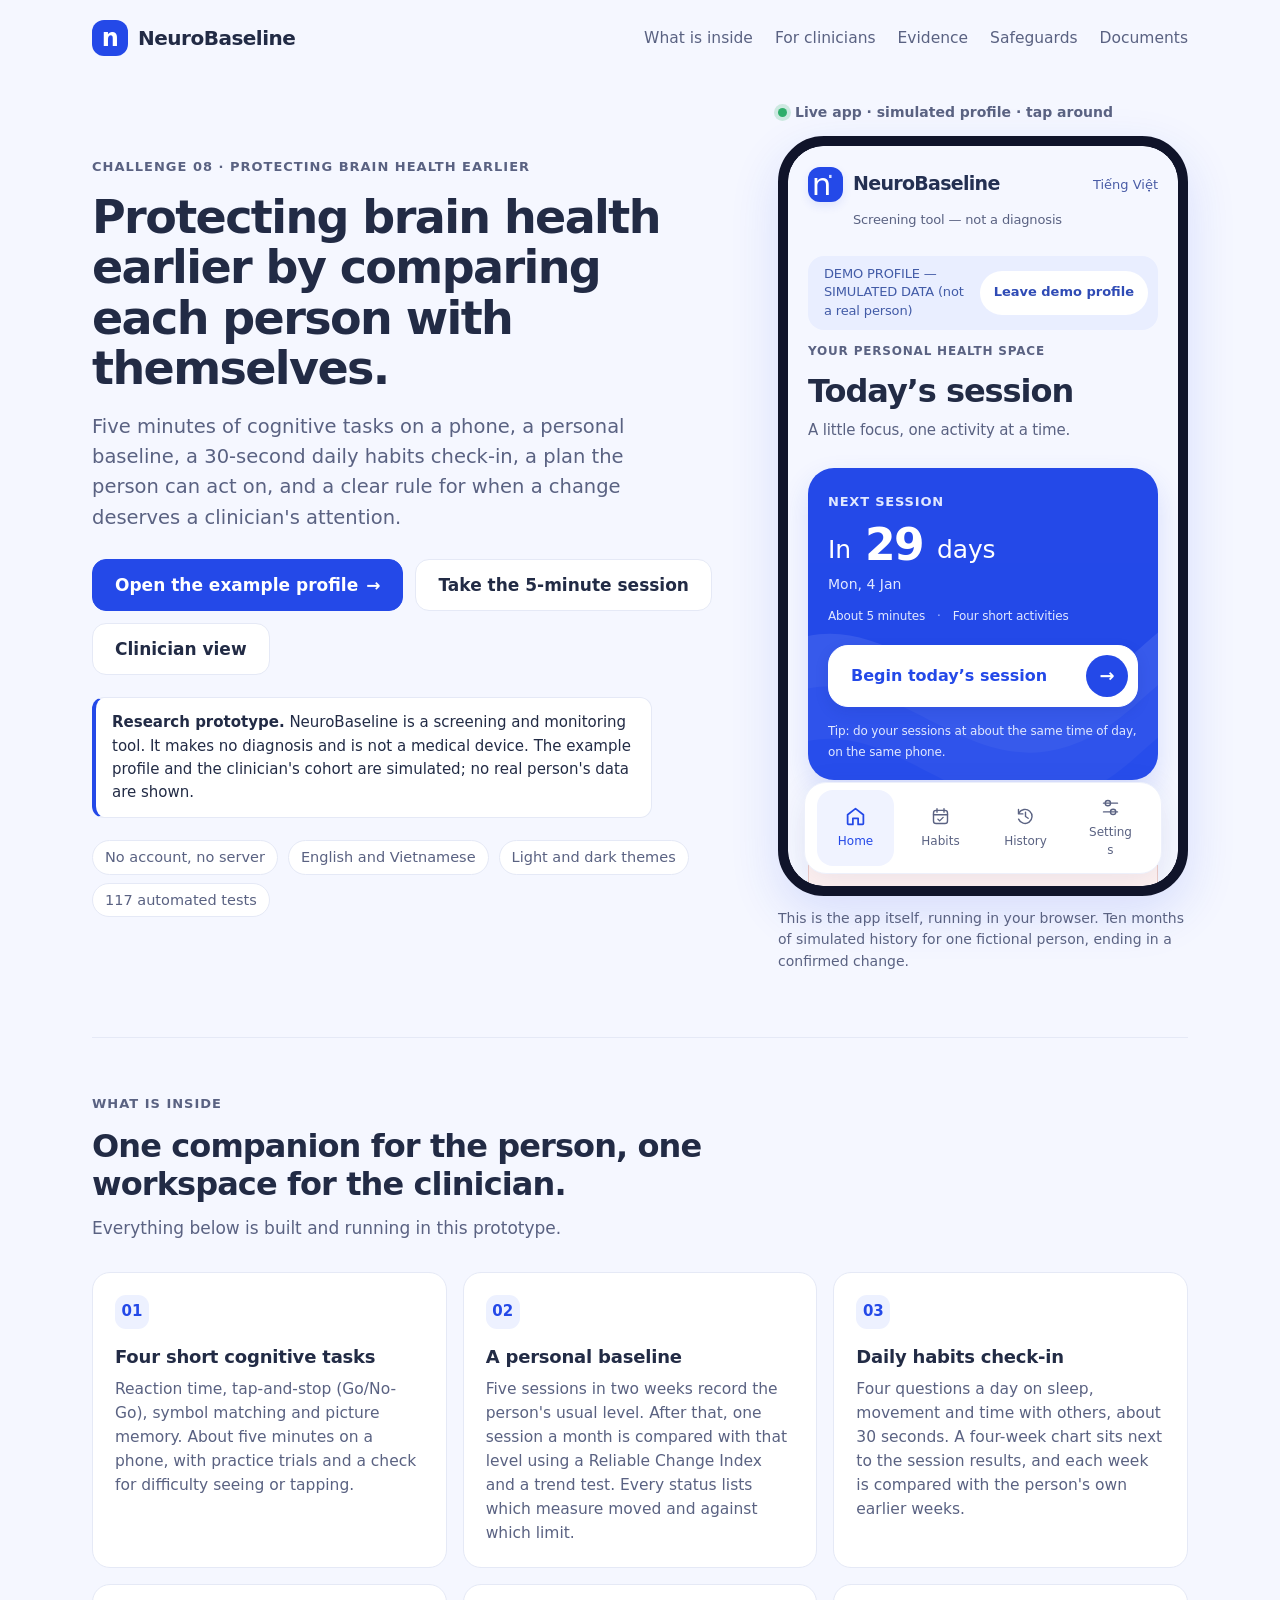
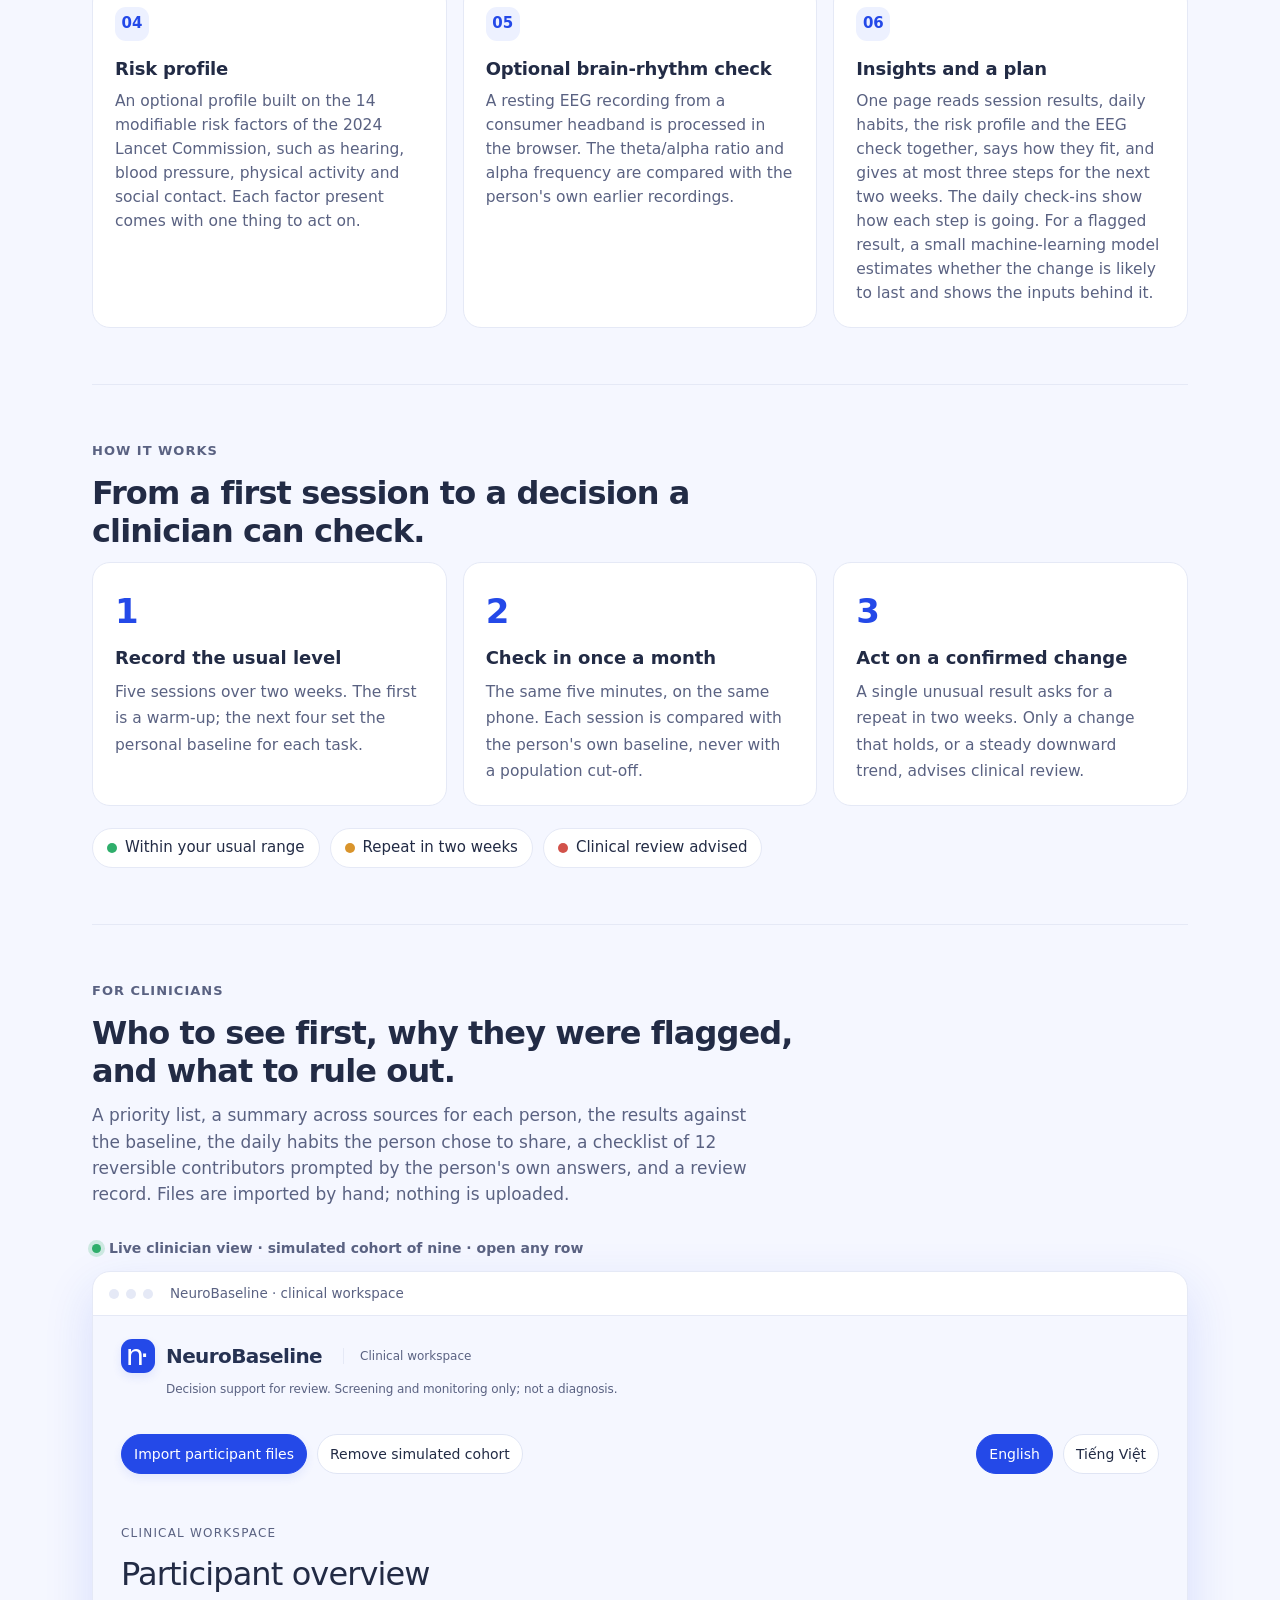
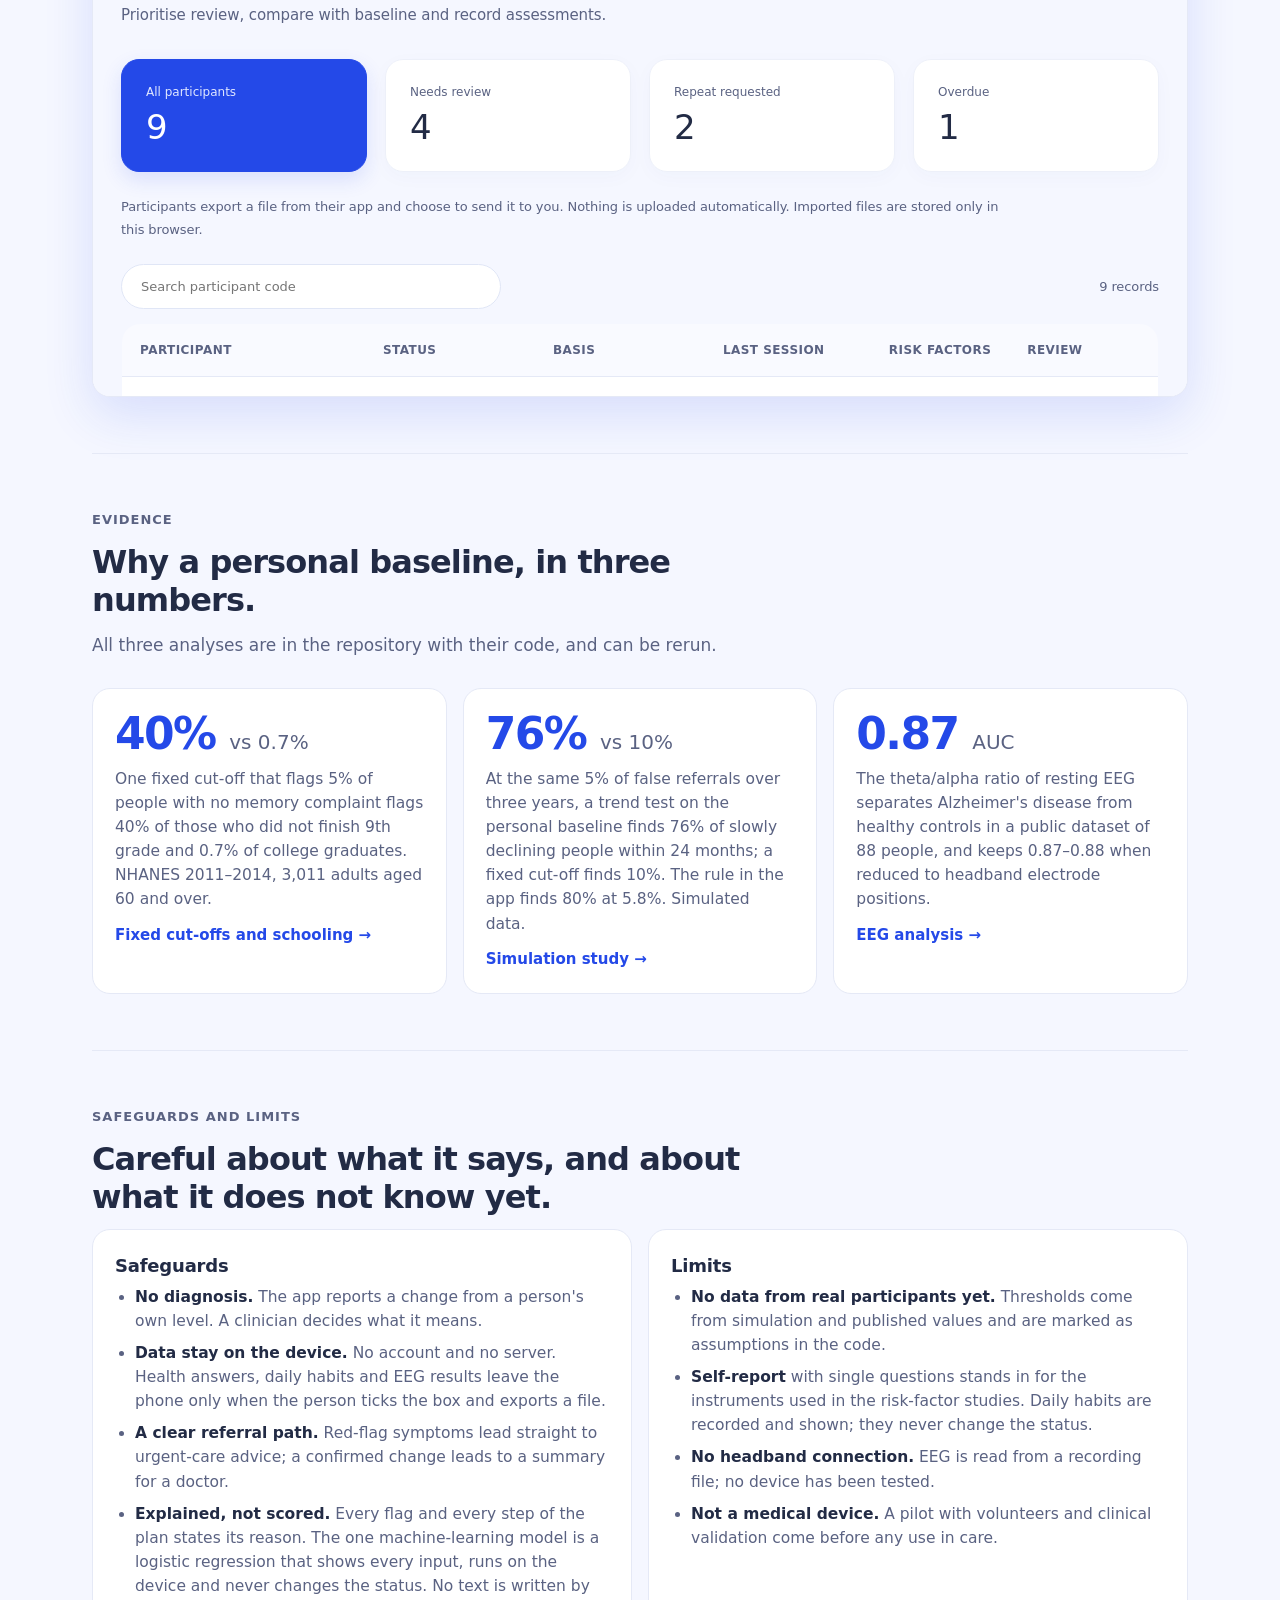
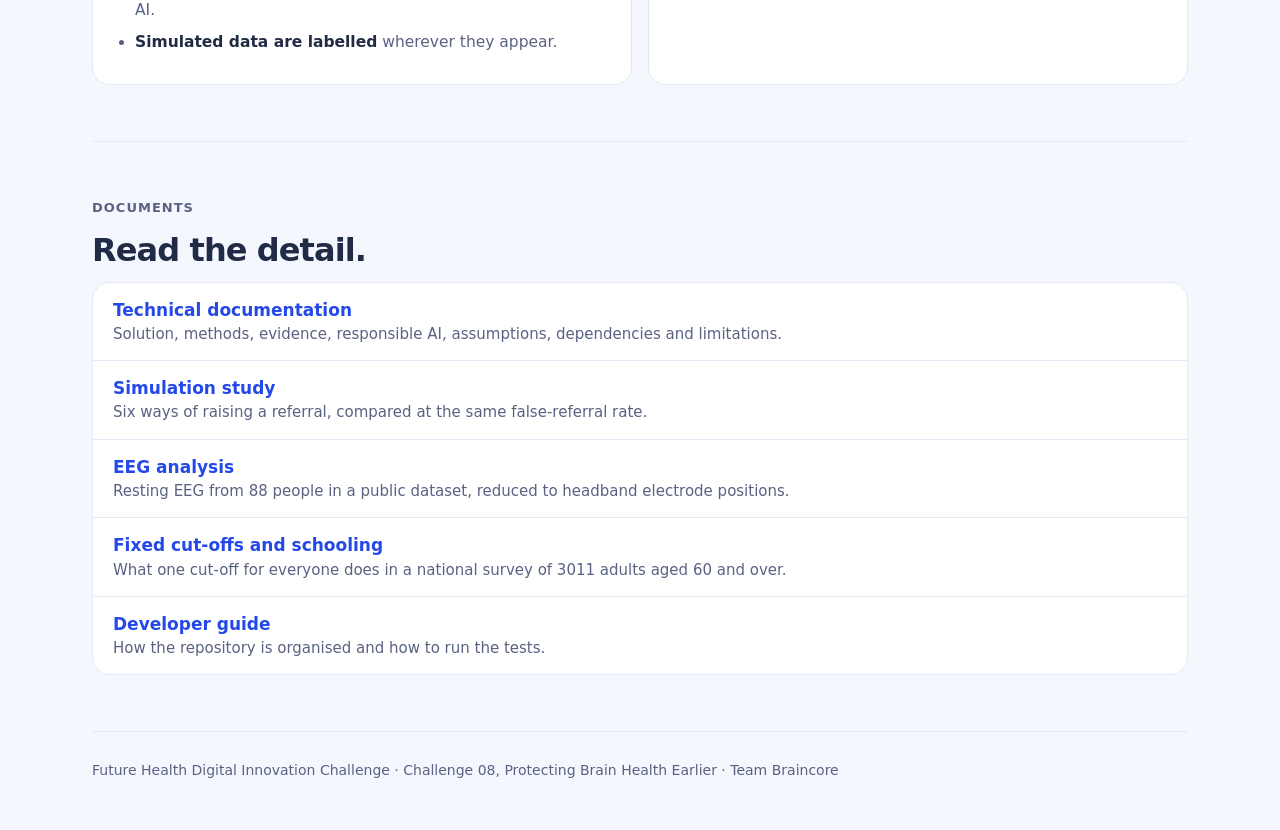
==== commit 14f409f6: "Plan follow-through, estimate of a lasting change, shorter insights page; technical documentation 1." ====
--- a/index.html
+++ b/index.html
@@ -150,7 +150,7 @@
       <li>No account, no server</li>
       <li>English and Vietnamese</li>
       <li>Light and dark themes</li>
-      <li>100 automated tests</li>
+      <li>117 automated tests</li>
     </ul>
   </div>
 
@@ -193,7 +193,7 @@
     <div class="card"><span class="n">03</span><h3>Daily habits check-in</h3><p>Four questions a day on sleep, movement and time with others, about 30 seconds. A four-week chart sits next to the session results, and each week is compared with the person's own earlier weeks.</p></div>
     <div class="card"><span class="n">04</span><h3>Risk profile</h3><p>An optional profile built on the 14 modifiable risk factors of the 2024 Lancet Commission, such as hearing, blood pressure, physical activity and social contact. Each factor present comes with one thing to act on.</p></div>
     <div class="card"><span class="n">05</span><h3>Optional brain-rhythm check</h3><p>A resting EEG recording from a consumer headband is processed in the browser. The theta/alpha ratio and alpha frequency are compared with the person's own earlier recordings.</p></div>
-    <div class="card"><span class="n">06</span><h3>Insights and a plan</h3><p>One page reads session results, daily habits, the risk profile and the EEG check together, says how they fit, and gives at most three steps for the next two weeks. Every line comes from a fixed rule and states why it is there.</p></div>
+    <div class="card"><span class="n">06</span><h3>Insights and a plan</h3><p>One page reads session results, daily habits, the risk profile and the EEG check together, says how they fit, and gives at most three steps for the next two weeks. The daily check-ins show how each step is going. For a flagged result, a small machine-learning model estimates whether the change is likely to last and shows the inputs behind it.</p></div>
   </div>
 </section>
 
@@ -259,7 +259,7 @@
         <li><b>No diagnosis.</b> The app reports a change from a person's own level. A clinician decides what it means.</li>
         <li><b>Data stay on the device.</b> No account and no server. Health answers, daily habits and EEG results leave the phone only when the person ticks the box and exports a file.</li>
         <li><b>A clear referral path.</b> Red-flag symptoms lead straight to urgent-care advice; a confirmed change leads to a summary for a doctor.</li>
-        <li><b>Explained, not scored.</b> Every flag and every step of the plan states its reason. Fixed rules choose the words; no AI model writes them.</li>
+        <li><b>Explained, not scored.</b> Every flag and every step of the plan states its reason. The one machine-learning model is a logistic regression that shows every input, runs on the device and never changes the status. No text is written by AI.</li>
         <li><b>Simulated data are labelled</b> wherever they appear.</li>
       </ul>
     </div>
